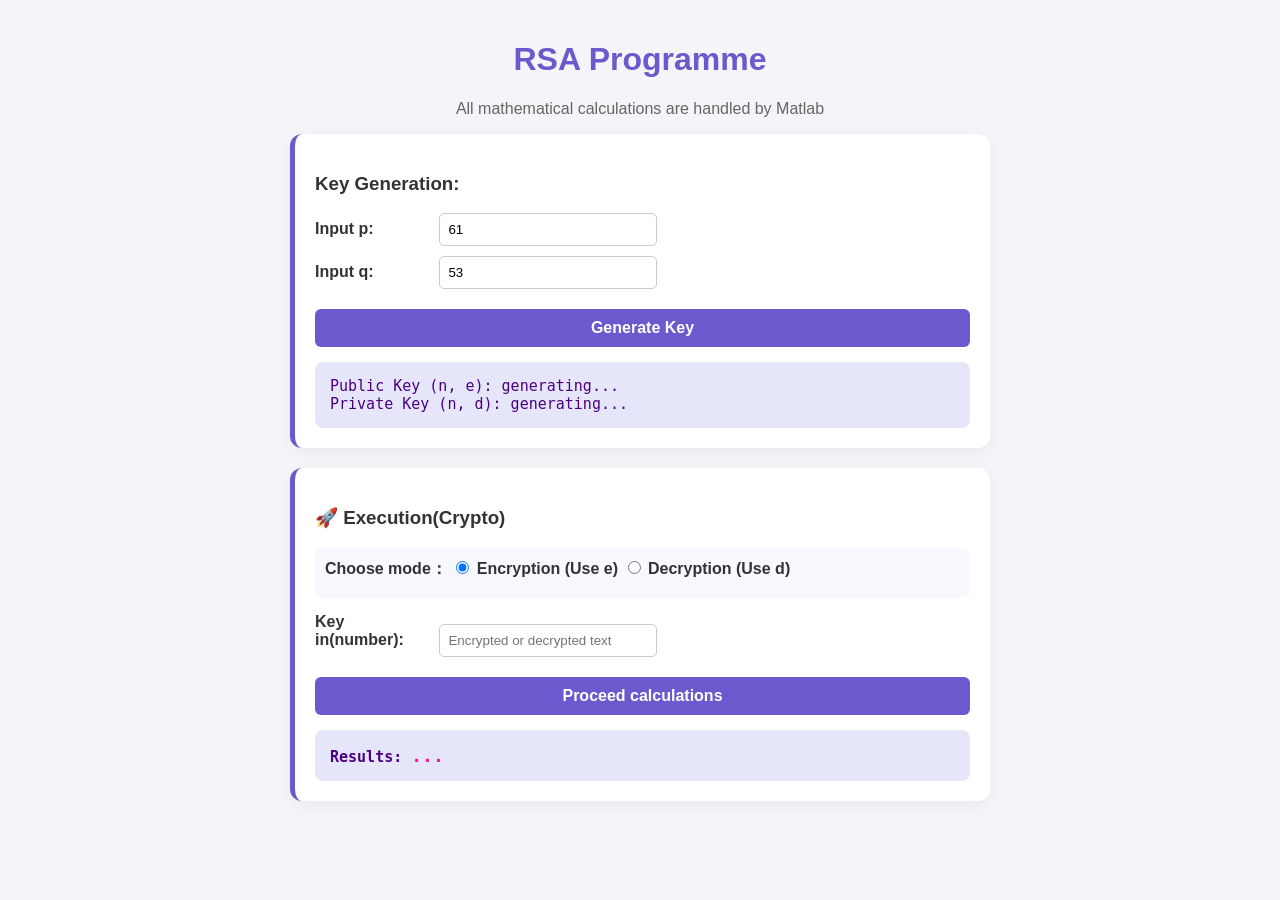
==== index.html @ 31bf1990 "Add files via upload" ====
<!DOCTYPE html>
<html lang="zh-CN">
<head>
    <meta charset="UTF-8">
    <title>RSA Programme</title>
    <style>
        body { font-family: 'Segoe UI', Tahoma, Geneva, Verdana, sans-serif; background-color: #f4f4f9; color: #333; padding: 20px; max-width: 700px; margin: auto; }
        h1 { color: #6a5acd; text-align: center; }
        .card { background: white; padding: 20px; border-radius: 12px; margin-bottom: 20px; box-shadow: 0 4px 15px rgba(0,0,0,0.05); border-left: 5px solid #6a5acd; }
        label { display: inline-block; width: 120px; font-weight: bold; margin-bottom: 10px; }
        input[type="number"] { padding: 8px; border: 1px solid #ccc; border-radius: 5px; width: 200px; margin-bottom: 10px; }
        button { background-color: #6a5acd; color: white; border: none; padding: 10px 20px; border-radius: 6px; cursor: pointer; font-weight: bold; width: 100%; font-size: 16px; margin-top: 10px; transition: 0.3s; }
        button:hover { background-color: #483d8b; }
        .result-box { background: #e6e6fa; padding: 15px; border-radius: 8px; margin-top: 15px; font-family: monospace; font-size: 15px; color: #4b0082; word-break: break-all; }
        .radio-group { margin: 15px 0; padding: 10px; background: #f8f8ff; border-radius: 8px; }
    </style>
</head>
<body>

    <h1>RSA Programme</h1>
    <p style="text-align: center; color: #666;">All mathematical calculations are handled by Matlab</p>

    <div class="card">
        <h3>Key Generation:</h3>
        <label>Input p:</label> <input type="number" id="inputP" value="61"><br>
        <label>Input q:</label> <input type="number" id="inputQ" value="53"><br>
        <button onclick="generateKeys()">Generate Key</button>
        
        <div class="result-box" id="keyResult">
            Public Key (n, e): generating...<br>
            Private Key (n, d): generating...
        </div>
    </div>

    <div class="card">
        <h3>🚀 Execution(Crypto)</h3>
        
        <div class="radio-group">
            <strong>Choose mode：</strong>
            <input type="radio" id="modeEnc" name="opMode" value="encrypt" checked>
            <label for="modeEnc" style="width: auto;">Encryption (Use e)</label>
            
            <input type="radio" id="modeDec" name="opMode" value="decrypt">
            <label for="modeDec" style="width: auto;">Decryption (Use d)</label>
        </div>

        <label>Key in(number):</label> 
        <input type="number" id="inputText" placeholder="Encrypted or decrypted text"><br>
        <button onclick="executeCrypto()">Proceed calculations</button>

        <div class="result-box">
            <strong>Results: </strong> <span id="cryptoResult" style="font-size: 18px; font-weight: bold; color: #ff1493;">...</span>
        </div>
    </div>

    <script>
        // 用来临时存从后端拿到的密钥，省得你个 dummy 还要自己填
        let global_n, global_e, global_d; 
        const serverURL = 'http://127.0.0.1:5000/api/rsa';

        async function generateKeys() {
            const p = document.getElementById('inputP').value;
            const q = document.getElementById('inputQ').value;
            const resBox = document.getElementById('keyResult');
            resBox.innerText = "calling backend";

            try {
                const response = await fetch(serverURL, {
                    method: 'POST',
                    headers: { 'Content-Type': 'application/json' },
                    body: JSON.stringify({ type: 'keygen', p: p, q: q })
                });
                const data = await response.json();

                if (data.status === 'success') {
                    global_n = data.n; global_e = data.e; global_d = data.d;
                    resBox.innerHTML = `Public Key (n, e): <strong>(${global_n}, ${global_e})</strong><br>Private Key (n, d): <strong>(${global_n}, ${global_d})</strong>`;
                } else {
                    resBox.innerText = "Error" + data.message;
                }
            } catch (err) {
                resBox.innerText = "Submission failed. Please run your python file.";
            }
        }

        async function executeCrypto() {
            const textVal = document.getElementById('inputText').value;
            const mode = document.querySelector('input[name="opMode"]:checked').value;
            const resSpan = document.getElementById('cryptoResult');

            if (!global_n) {
                alert("Private key has no generated.");
                return;
            }
            if (!textVal) {
                alert("Please insert numbers");
                return;
            }

            // 加密用 e，解密用 d
            const currentKey = (mode === 'encrypt') ? global_e : global_d;
            resSpan.innerText = "calculating...";

            try {
                const response = await fetch(serverURL, {
                    method: 'POST',
                    headers: { 'Content-Type': 'application/json' },
                    body: JSON.stringify({ type: 'crypto', msg: textVal, key: currentKey, n: global_n })
                });
                const data = await response.json();

                if (data.status === 'success') {
                    resSpan.innerText = data.result + " 😏";
                    // 贴心地把结果填进输入框，方便你连续测试
                    document.getElementById('inputText').value = data.result;
                    
                    // 贴心地自动切换模式
                    if(mode === 'encrypt') {
                        document.getElementById('modeDec').checked = true;
                    } else {
                        document.getElementById('modeEnc').checked = true;
                    }
                } else {
                    resSpan.innerText = "Error" + data.message;
                }
            } catch (err) {
                resSpan.innerText = "Server disconnected.";
            }
        }
    </script>
</body>
</html>
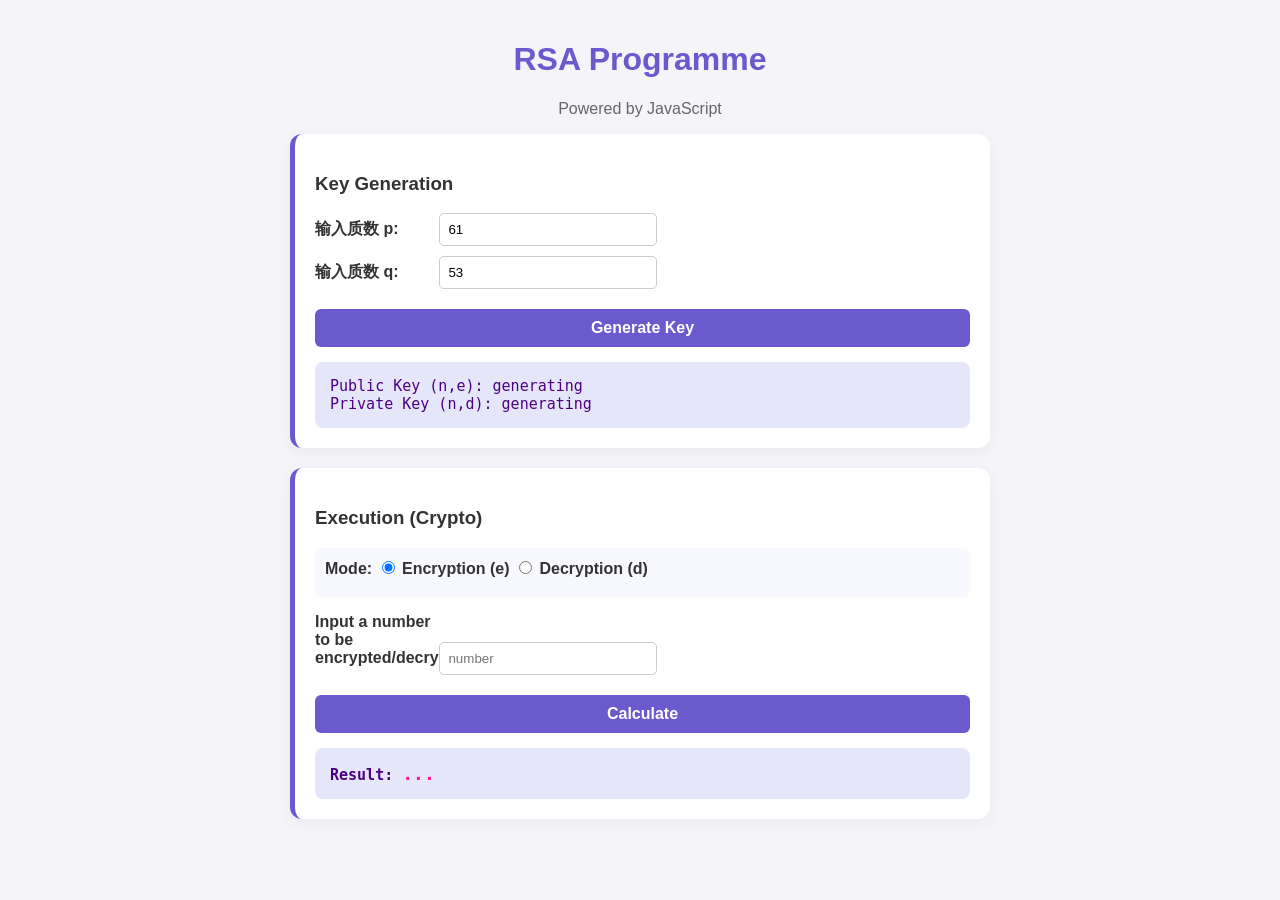
==== commit 3f7d75af: "Add files via upload" ====
--- a/index.html
+++ b/index.html
@@ -1,7 +1,8 @@
 <!DOCTYPE html>
-<html lang="zh-CN">
+<html lang="en">
 <head>
     <meta charset="UTF-8">
+    <meta name="viewport" content="width=device-width, initial-scale=1.0">
     <title>RSA Programme</title>
     <style>
         body { font-family: 'Segoe UI', Tahoma, Geneva, Verdana, sans-serif; background-color: #f4f4f9; color: #333; padding: 20px; max-width: 700px; margin: auto; }
@@ -18,113 +19,143 @@
 <body>
 
     <h1>RSA Programme</h1>
-    <p style="text-align: center; color: #666;">All mathematical calculations are handled by Matlab</p>
+    <p style="text-align: center; color: #666;">Powered by JavaScript</p>
 
     <div class="card">
-        <h3>Key Generation:</h3>
-        <label>Input p:</label> <input type="number" id="inputP" value="61"><br>
-        <label>Input q:</label> <input type="number" id="inputQ" value="53"><br>
+        <h3>Key Generation</h3>
+        <label>输入质数 p:</label> <input type="number" id="inputP" value="61"><br>
+        <label>输入质数 q:</label> <input type="number" id="inputQ" value="53"><br>
         <button onclick="generateKeys()">Generate Key</button>
         
         <div class="result-box" id="keyResult">
-            Public Key (n, e): generating...<br>
-            Private Key (n, d): generating...
+            Public Key (n,e): generating<br>
+            Private Key (n,d): generating
         </div>
     </div>
 
     <div class="card">
-        <h3>🚀 Execution(Crypto)</h3>
+        <h3>Execution (Crypto)</h3>
         
         <div class="radio-group">
-            <strong>Choose mode：</strong>
+            <strong>Mode: </strong>
             <input type="radio" id="modeEnc" name="opMode" value="encrypt" checked>
-            <label for="modeEnc" style="width: auto;">Encryption (Use e)</label>
+            <label for="modeEnc" style="width: auto;">Encryption (e)</label>
             
             <input type="radio" id="modeDec" name="opMode" value="decrypt">
-            <label for="modeDec" style="width: auto;">Decryption (Use d)</label>
+            <label for="modeDec" style="width: auto;">Decryption (d)</label>
         </div>
 
-        <label>Key in(number):</label> 
-        <input type="number" id="inputText" placeholder="Encrypted or decrypted text"><br>
-        <button onclick="executeCrypto()">Proceed calculations</button>
+        <label>Input a number to be encrypted/decrypted: </label> 
+        <input type="number" id="inputText" placeholder="number"><br>
+        <button onclick="executeCrypto()">Calculate</button>
 
         <div class="result-box">
-            <strong>Results: </strong> <span id="cryptoResult" style="font-size: 18px; font-weight: bold; color: #ff1493;">...</span>
+            <strong>Result: </strong> <span id="cryptoResult" style="font-size: 18px; font-weight: bold; color: #ff1493;">...</span>
         </div>
     </div>
 
     <script>
-        // 用来临时存从后端拿到的密钥，省得你个 dummy 还要自己填
-        let global_n, global_e, global_d; 
-        const serverURL = 'http://127.0.0.1:5000/api/rsa';
+        let global_n, global_e, global_d;
 
-        async function generateKeys() {
-            const p = document.getElementById('inputP').value;
-            const q = document.getElementById('inputQ').value;
-            const resBox = document.getElementById('keyResult');
-            resBox.innerText = "calling backend";
+        function gcd(a, b) {
+            while (b !== 0n) {
+                let temp = b;
+                b = a % b;
+                a = temp;
+            }
+            return a;
+        }
 
+        function modInverse(e, phi) {
+            let m0 = phi, y = 0n, x = 1n;
+            if (phi === 1n) return 0n;
+            while (e > 1n) {
+                let q = e / phi;
+                let t = phi;
+                phi = e % phi, e = t;
+                t = y;
+                y = x - q * y;
+                x = t;
+            }
+            if (x < 0n) x += m0;
+            return x;
+        }
+
+        function modPow(base, exp, mod) {
+            if (mod === 1n) return 0n;
+            let result = 1n;
+            base = base % mod;
+            while (exp > 0n) {
+                if (exp % 2n === 1n) result = (result * base) % mod;
+                exp = exp / 2n;
+                base = (base * base) % mod;
+            }
+            return result;
+        }
+
+        function generateKeys() {
             try {
-                const response = await fetch(serverURL, {
-                    method: 'POST',
-                    headers: { 'Content-Type': 'application/json' },
-                    body: JSON.stringify({ type: 'keygen', p: p, q: q })
-                });
-                const data = await response.json();
+                let p = BigInt(document.getElementById('inputP').value);
+                let q = BigInt(document.getElementById('inputQ').value);
+                
+                if (p <= 1n || q <= 1n) {
+                    alert("Prime must greater than 1.");
+                    return;
+                }
 
-                if (data.status === 'success') {
-                    global_n = data.n; global_e = data.e; global_d = data.d;
-                    resBox.innerHTML = `Public Key (n, e): <strong>(${global_n}, ${global_e})</strong><br>Private Key (n, d): <strong>(${global_n}, ${global_d})</strong>`;
-                } else {
-                    resBox.innerText = "Error" + data.message;
+                global_n = p * q;
+                let phi = (p - 1n) * (q - 1n);
+
+                global_e = 3n;
+                while (global_e < phi) {
+                    if (gcd(global_e, phi) === 1n) break;
+                    global_e++;
                 }
+
+                global_d = modInverse(global_e, phi);
+
+                const resBox = document.getElementById('keyResult');
+                resBox.innerHTML = `Public Key (n,e): <strong>(${global_n}, ${global_e})</strong><br>Private Key (n,d): <strong>(${global_n}, ${global_d})</strong>`;
             } catch (err) {
-                resBox.innerText = "Submission failed. Please run your python file.";
+                alert("Please input number only.");
             }
         }
 
-        async function executeCrypto() {
-            const textVal = document.getElementById('inputText').value;
+        function executeCrypto() {
+            if (!global_n) {
+                alert("Private key not found");
+                return;
+            }
+            
+            let textVal = document.getElementById('inputText').value;
+            if (!textVal) {
+                alert("Please input number.");
+                return;
+            }
+
+            let msg = BigInt(textVal);
             const mode = document.querySelector('input[name="opMode"]:checked').value;
             const resSpan = document.getElementById('cryptoResult');
 
-            if (!global_n) {
-                alert("Private key has no generated.");
-                return;
-            }
-            if (!textVal) {
-                alert("Please insert numbers");
-                return;
-            }
-
-            // 加密用 e，解密用 d
-            const currentKey = (mode === 'encrypt') ? global_e : global_d;
-            resSpan.innerText = "calculating...";
-
             try {
-                const response = await fetch(serverURL, {
-                    method: 'POST',
-                    headers: { 'Content-Type': 'application/json' },
-                    body: JSON.stringify({ type: 'crypto', msg: textVal, key: currentKey, n: global_n })
-                });
-                const data = await response.json();
-
-                if (data.status === 'success') {
-                    resSpan.innerText = data.result + " 😏";
-                    // 贴心地把结果填进输入框，方便你连续测试
-                    document.getElementById('inputText').value = data.result;
-                    
-                    // 贴心地自动切换模式
-                    if(mode === 'encrypt') {
-                        document.getElementById('modeDec').checked = true;
-                    } else {
-                        document.getElementById('modeEnc').checked = true;
+                let result;
+                if (mode === 'encrypt') {
+                    if (msg >= global_n) {
+                        alert(`The number inputed must less than n(${global_n}).`);
+                        return;
                     }
+                    result = modPow(msg, global_e, global_n);
+                    resSpan.innerText = result.toString() + "Encrypted";
+                    document.getElementById('modeDec').checked = true; 
                 } else {
-                    resSpan.innerText = "Error" + data.message;
+                    result = modPow(msg, global_d, global_n);
+                    resSpan.innerText = result.toString() + "Decrypted";
+                    document.getElementById('modeEnc').checked = true;
                 }
+                
+                document.getElementById('inputText').value = result.toString();
             } catch (err) {
-                resSpan.innerText = "Server disconnected.";
+                resSpan.innerText = "Error";
             }
         }
     </script>
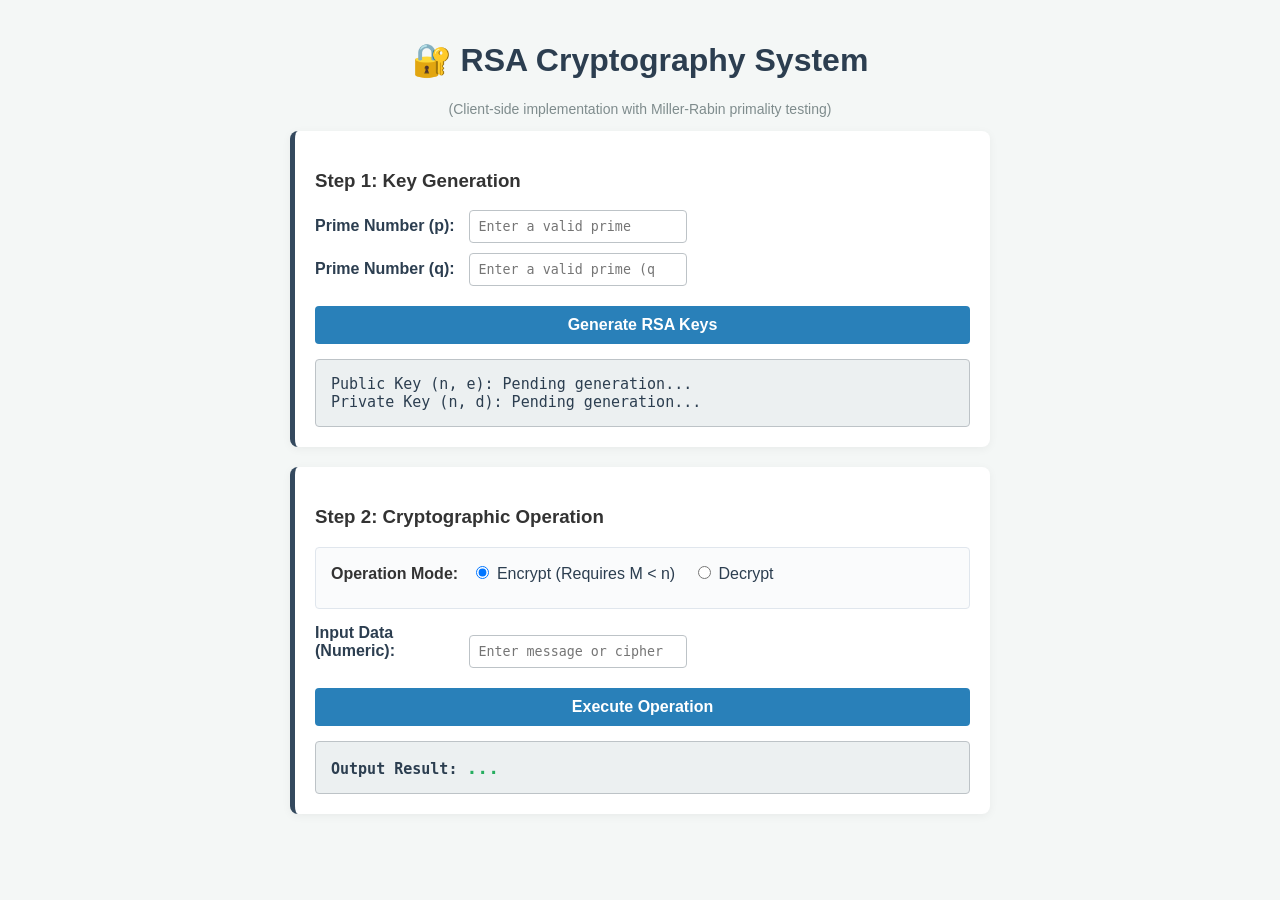
==== commit 5c871e10: "Update index.html" ====
--- a/index.html
+++ b/index.html
@@ -3,54 +3,63 @@
 <head>
     <meta charset="UTF-8">
     <meta name="viewport" content="width=device-width, initial-scale=1.0">
-    <title>RSA Programme</title>
+    <title>RSA Cryptography System - Strict Validation</title>
     <style>
-        body { font-family: 'Segoe UI', Tahoma, Geneva, Verdana, sans-serif; background-color: #f4f4f9; color: #333; padding: 20px; max-width: 700px; margin: auto; }
-        h1 { color: #6a5acd; text-align: center; }
-        .card { background: white; padding: 20px; border-radius: 12px; margin-bottom: 20px; box-shadow: 0 4px 15px rgba(0,0,0,0.05); border-left: 5px solid #6a5acd; }
-        label { display: inline-block; width: 120px; font-weight: bold; margin-bottom: 10px; }
-        input[type="number"] { padding: 8px; border: 1px solid #ccc; border-radius: 5px; width: 200px; margin-bottom: 10px; }
-        button { background-color: #6a5acd; color: white; border: none; padding: 10px 20px; border-radius: 6px; cursor: pointer; font-weight: bold; width: 100%; font-size: 16px; margin-top: 10px; transition: 0.3s; }
-        button:hover { background-color: #483d8b; }
-        .result-box { background: #e6e6fa; padding: 15px; border-radius: 8px; margin-top: 15px; font-family: monospace; font-size: 15px; color: #4b0082; word-break: break-all; }
-        .radio-group { margin: 15px 0; padding: 10px; background: #f8f8ff; border-radius: 8px; }
+        body { font-family: 'Segoe UI', Tahoma, Geneva, Verdana, sans-serif; background-color: #f4f7f6; color: #333; padding: 20px; max-width: 700px; margin: auto; }
+        h1 { color: #2c3e50; text-align: center; }
+        .card { background: #ffffff; padding: 20px; border-radius: 8px; margin-bottom: 20px; box-shadow: 0 2px 10px rgba(0,0,0,0.05); border-left: 5px solid #34495e; }
+        label { display: inline-block; width: 150px; font-weight: bold; margin-bottom: 10px; color: #2c3e50; }
+        input[type="number"] { padding: 8px; border: 1px solid #bdc3c7; border-radius: 4px; width: 200px; margin-bottom: 10px; font-family: monospace; }
+        button { background-color: #2980b9; color: white; border: none; padding: 10px 20px; border-radius: 4px; cursor: pointer; font-weight: bold; width: 100%; font-size: 16px; margin-top: 10px; transition: background-color 0.3s; }
+        button:hover { background-color: #2471a3; }
+        .result-box { background: #ecf0f1; padding: 15px; border-radius: 4px; margin-top: 15px; font-family: monospace; font-size: 15px; color: #2c3e50; word-break: break-all; border: 1px solid #bdc3c7; }
+        .error-msg { color: #c0392b; font-weight: bold; margin-top: 10px; display: none; font-size: 14px; }
+        .radio-group { margin: 15px 0; padding: 15px; background: #fafbfc; border-radius: 4px; border: 1px solid #e0e6ed; }
+        .highlight-result { font-size: 18px; font-weight: bold; color: #27ae60; }
     </style>
 </head>
 <body>
 
-    <h1>RSA Programme</h1>
-    <p style="text-align: center; color: #666;">Powered by JavaScript</p>
+    <h1>🔐 RSA Cryptography System</h1>
+    <p style="text-align: center; color: #7f8c8d; font-size: 14px;">(Client-side implementation with Miller-Rabin primality testing)</p>
 
     <div class="card">
-        <h3>Key Generation</h3>
-        <label>输入质数 p:</label> <input type="number" id="inputP" value="61"><br>
-        <label>输入质数 q:</label> <input type="number" id="inputQ" value="53"><br>
-        <button onclick="generateKeys()">Generate Key</button>
+        <h3>Step 1: Key Generation</h3>
+        <label for="inputP">Prime Number (p):</label> 
+        <input type="number" id="inputP" placeholder="Enter a valid prime"><br>
+        
+        <label for="inputQ">Prime Number (q):</label> 
+        <input type="number" id="inputQ" placeholder="Enter a valid prime (q ≠ p)"><br>
+        
+        <button onclick="generateKeys()">Generate RSA Keys</button>
+        <div id="keyError" class="error-msg"></div>
         
         <div class="result-box" id="keyResult">
-            Public Key (n,e): generating<br>
-            Private Key (n,d): generating
+            Public Key (n, e): Pending generation...<br>
+            Private Key (n, d): Pending generation...
         </div>
     </div>
 
     <div class="card">
-        <h3>Execution (Crypto)</h3>
+        <h3>Step 2: Cryptographic Operation</h3>
         
         <div class="radio-group">
-            <strong>Mode: </strong>
+            <strong>Operation Mode:</strong>&nbsp;&nbsp;
             <input type="radio" id="modeEnc" name="opMode" value="encrypt" checked>
-            <label for="modeEnc" style="width: auto;">Encryption (e)</label>
-            
+            <label for="modeEnc" style="width: auto; font-weight: normal;">Encrypt (Requires M < n)</label>
+            &nbsp;&nbsp;
             <input type="radio" id="modeDec" name="opMode" value="decrypt">
-            <label for="modeDec" style="width: auto;">Decryption (d)</label>
+            <label for="modeDec" style="width: auto; font-weight: normal;">Decrypt</label>
         </div>
 
-        <label>Input a number to be encrypted/decrypted: </label> 
-        <input type="number" id="inputText" placeholder="number"><br>
-        <button onclick="executeCrypto()">Calculate</button>
+        <label for="inputText">Input Data (Numeric):</label> 
+        <input type="number" id="inputText" placeholder="Enter message or cipher"><br>
+        
+        <button onclick="executeCrypto()">Execute Operation</button>
+        <div id="cryptoError" class="error-msg"></div>
 
         <div class="result-box">
-            <strong>Result: </strong> <span id="cryptoResult" style="font-size: 18px; font-weight: bold; color: #ff1493;">...</span>
+            <strong>Output Result:</strong> <span id="cryptoResult" class="highlight-result">...</span>
         </div>
     </div>
 
@@ -58,10 +67,10 @@
         let global_n, global_e, global_d;
 
         function gcd(a, b) {
-            while (b !== 0n) {
-                let temp = b;
-                b = a % b;
-                a = temp;
+            while (b !== 0n) { 
+                let temp = b; 
+                b = a % b; 
+                a = temp; 
             }
             return a;
         }
@@ -72,9 +81,10 @@
             while (e > 1n) {
                 let q = e / phi;
                 let t = phi;
-                phi = e % phi, e = t;
-                t = y;
-                y = x - q * y;
+                phi = e % phi;
+                e = t;
+                t = y; 
+                y = x - q * y; 
                 x = t;
             }
             if (x < 0n) x += m0;
@@ -93,14 +103,69 @@
             return result;
         }
 
+        function isProbablePrime(n, k = 5) {
+            if (n <= 1n) return false;
+            if (n <= 3n) return true;
+            if (n % 2n === 0n) return false;
+
+            let d = n - 1n;
+            let r = 0n;
+            while (d % 2n === 0n) {
+                d /= 2n;
+                r++;
+            }
+
+            for (let i = 0; i < k; i++) {
+                let a = BigInt(Math.floor(Math.random() * (Number(n > 100000n ? 100000n : n) - 3))) + 2n;
+                let x = modPow(a, d, n);
+                
+                if (x === 1n || x === n - 1n) continue;
+
+                let composite = true;
+                for (let j = 0n; j < r - 1n; j++) {
+                    x = modPow(x, 2n, n);
+                    if (x === n - 1n) {
+                        composite = false;
+                        break;
+                    }
+                }
+                if (composite) return false;
+            }
+            return true;
+        }
+
+        function showError(elementId, msg) {
+            const el = document.getElementById(elementId);
+            el.innerText = msg;
+            el.style.display = 'block';
+        }
+
+        function clearError(elementId) {
+            document.getElementById(elementId).style.display = 'none';
+        }
+
         function generateKeys() {
+            clearError('keyError');
             try {
-                let p = BigInt(document.getElementById('inputP').value);
-                let q = BigInt(document.getElementById('inputQ').value);
-                
-                if (p <= 1n || q <= 1n) {
-                    alert("Prime must greater than 1.");
-                    return;
+                let p_input = document.getElementById('inputP').value;
+                let q_input = document.getElementById('inputQ').value;
+
+                if (!p_input || !q_input) {
+                    throw new Error("Input fields for p and q cannot be empty.");
+                }
+
+                let p = BigInt(p_input);
+                let q = BigInt(q_input);
+                
+                if (p === q) {
+                    throw new Error("Prime numbers p and q must be distinct to correctly compute Euler's totient function.");
+                }
+                
+                if (!isProbablePrime(p)) {
+                    throw new Error(`The provided value for p (${p}) failed the primality test.`);
+                }
+                if (!isProbablePrime(q)) {
+                    throw new Error(`The provided value for q (${q}) failed the primality test.`);
                 }
 
                 global_n = p * q;
@@ -115,21 +180,26 @@
                 global_d = modInverse(global_e, phi);
 
                 const resBox = document.getElementById('keyResult');
-                resBox.innerHTML = `Public Key (n,e): <strong>(${global_n}, ${global_e})</strong><br>Private Key (n,d): <strong>(${global_n}, ${global_d})</strong>`;
+                resBox.innerHTML = `Public Key (n, e): <strong>(${global_n}, ${global_e})</strong><br>Private Key (n, d): <strong>(${global_n}, ${global_d})</strong>`;
+                
+                clearError('cryptoError');
             } catch (err) {
-                alert("Please input number only.");
+                showError('keyError', "Error: " + err.message);
+                global_n = null; 
+                document.getElementById('keyResult').innerHTML = "Public Key (n, e): Generation failed.<br>Private Key (n, d): Generation failed.";
             }
         }
 
         function executeCrypto() {
+            clearError('cryptoError');
             if (!global_n) {
-                alert("Private key not found");
+                showError('cryptoError', "System Error: RSA keys must be generated prior to execution.");
                 return;
             }
             
             let textVal = document.getElementById('inputText').value;
             if (!textVal) {
-                alert("Please input number.");
+                showError('cryptoError', "Input Error: Data field cannot be empty.");
                 return;
             }
 
@@ -141,23 +211,27 @@
                 let result;
                 if (mode === 'encrypt') {
                     if (msg >= global_n) {
-                        alert(`The number inputed must less than n(${global_n}).`);
-                        return;
+                        throw new Error(`Mathematical Constraint: The message M (${msg}) must be strictly less than the modulus n (${global_n}) to prevent data loss.`);
                     }
+                    if (msg < 0n) {
+                        throw new Error("Input value cannot be negative.");
+                    }
+
                     result = modPow(msg, global_e, global_n);
-                    resSpan.innerText = result.toString() + "Encrypted";
+                    resSpan.innerText = result.toString() + " (Encrypted Ciphertext)";
                     document.getElementById('modeDec').checked = true; 
                 } else {
                     result = modPow(msg, global_d, global_n);
-                    resSpan.innerText = result.toString() + "Decrypted";
-                    document.getElementById('modeEnc').checked = true;
+                    resSpan.innerText = result.toString() + " (Decrypted Plaintext)";
+                    document.getElementById('modeEnc').checked = true; 
                 }
                 
                 document.getElementById('inputText').value = result.toString();
             } catch (err) {
-                resSpan.innerText = "Error";
+                showError('cryptoError', "Execution Terminated: " + err.message);
+                resSpan.innerText = "...";
             }
         }
     </script>
 </body>
-</html>+</html>
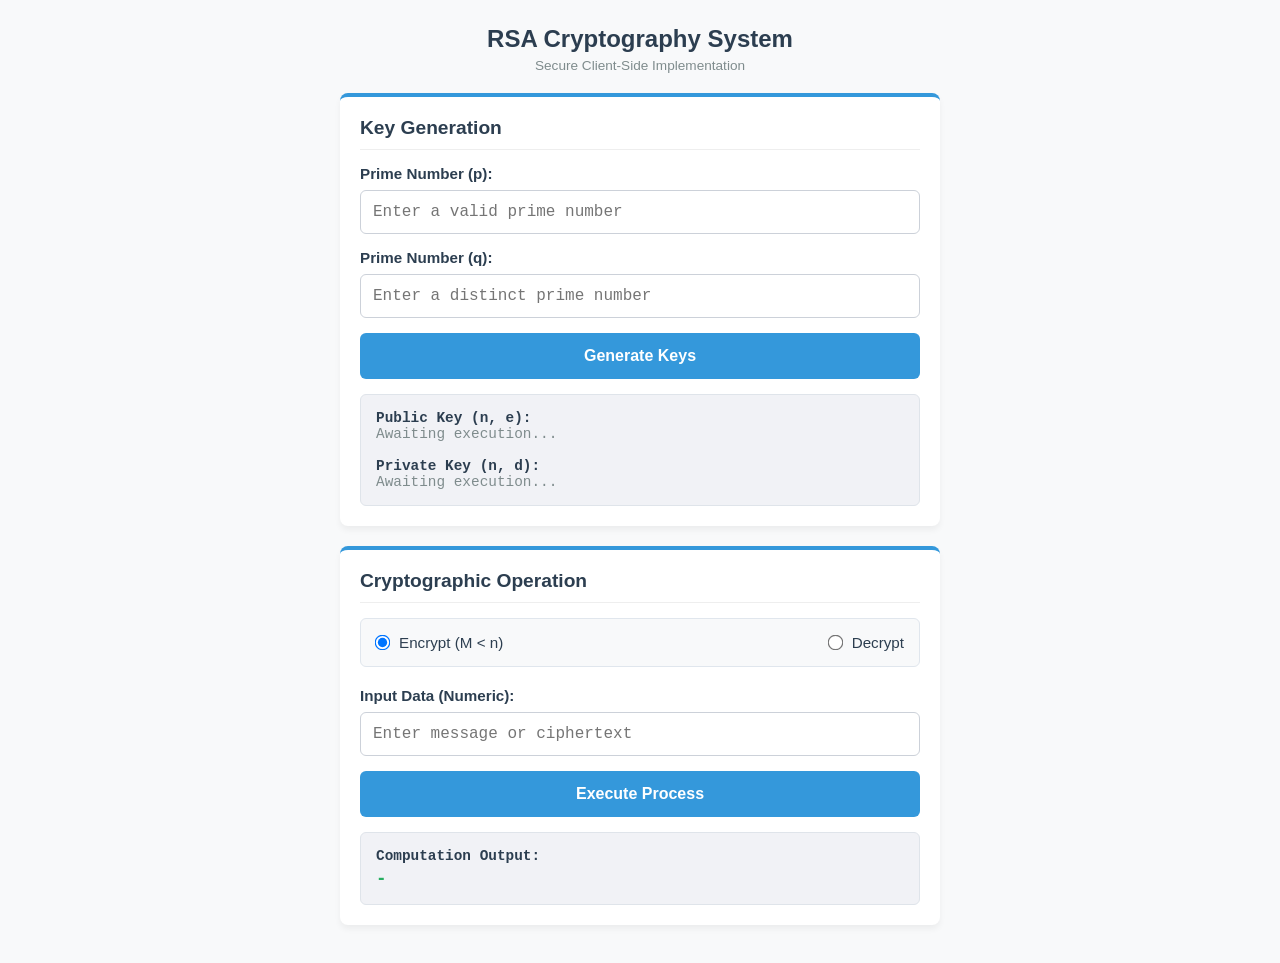
==== commit c2690cd9: "Update index.html" ====
--- a/index.html
+++ b/index.html
@@ -2,70 +2,238 @@
 <html lang="en">
 <head>
     <meta charset="UTF-8">
-    <meta name="viewport" content="width=device-width, initial-scale=1.0">
-    <title>RSA Cryptography System - Strict Validation</title>
+    <meta name="viewport" content="width=device-width, initial-scale=1.0, maximum-scale=1.0, user-scalable=no">
+    <title>RSA Cryptography System</title>
     <style>
-        body { font-family: 'Segoe UI', Tahoma, Geneva, Verdana, sans-serif; background-color: #f4f7f6; color: #333; padding: 20px; max-width: 700px; margin: auto; }
-        h1 { color: #2c3e50; text-align: center; }
-        .card { background: #ffffff; padding: 20px; border-radius: 8px; margin-bottom: 20px; box-shadow: 0 2px 10px rgba(0,0,0,0.05); border-left: 5px solid #34495e; }
-        label { display: inline-block; width: 150px; font-weight: bold; margin-bottom: 10px; color: #2c3e50; }
-        input[type="number"] { padding: 8px; border: 1px solid #bdc3c7; border-radius: 4px; width: 200px; margin-bottom: 10px; font-family: monospace; }
-        button { background-color: #2980b9; color: white; border: none; padding: 10px 20px; border-radius: 4px; cursor: pointer; font-weight: bold; width: 100%; font-size: 16px; margin-top: 10px; transition: background-color 0.3s; }
-        button:hover { background-color: #2471a3; }
-        .result-box { background: #ecf0f1; padding: 15px; border-radius: 4px; margin-top: 15px; font-family: monospace; font-size: 15px; color: #2c3e50; word-break: break-all; border: 1px solid #bdc3c7; }
-        .error-msg { color: #c0392b; font-weight: bold; margin-top: 10px; display: none; font-size: 14px; }
-        .radio-group { margin: 15px 0; padding: 15px; background: #fafbfc; border-radius: 4px; border: 1px solid #e0e6ed; }
-        .highlight-result { font-size: 18px; font-weight: bold; color: #27ae60; }
+        :root {
+            --primary-color: #2c3e50;
+            --accent-color: #3498db;
+            --bg-color: #f8f9fa;
+            --card-bg: #ffffff;
+            --text-color: #333333;
+            --border-radius: 8px;
+        }
+
+        * {
+            box-sizing: border-box;
+            margin: 0;
+            padding: 0;
+        }
+
+        body { 
+            font-family: -apple-system, BlinkMacSystemFont, "Segoe UI", Roboto, Helvetica, Arial, sans-serif;
+            background-color: var(--bg-color); 
+            color: var(--text-color); 
+            padding: 15px; 
+            display: flex;
+            justify-content: center;
+        }
+
+        .container {
+            width: 100%;
+            max-width: 600px;
+        }
+
+        h1 { 
+            color: var(--primary-color); 
+            text-align: center; 
+            font-size: 1.5rem;
+            margin-bottom: 5px;
+            margin-top: 10px;
+        }
+
+        .subtitle {
+            text-align: center; 
+            color: #7f8c8d; 
+            font-size: 0.85rem;
+            margin-bottom: 20px;
+        }
+
+        .card { 
+            background: var(--card-bg); 
+            padding: 20px; 
+            border-radius: var(--border-radius); 
+            margin-bottom: 20px; 
+            box-shadow: 0 4px 6px rgba(0,0,0,0.05); 
+            border-top: 4px solid var(--accent-color); 
+        }
+
+        h3 {
+            margin-bottom: 15px;
+            color: var(--primary-color);
+            font-size: 1.2rem;
+            border-bottom: 1px solid #eee;
+            padding-bottom: 10px;
+        }
+
+        label { 
+            display: block; 
+            font-weight: 600; 
+            margin-bottom: 8px; 
+            color: var(--primary-color); 
+            font-size: 0.95rem;
+        }
+
+        input[type="number"] { 
+            width: 100%;
+            padding: 12px; 
+            border: 1px solid #ccd1d9; 
+            border-radius: 6px; 
+            margin-bottom: 15px; 
+            font-family: monospace; 
+            font-size: 16px; /* Prevents auto-zoom on iOS */
+            transition: border-color 0.3s;
+        }
+
+        input[type="number"]:focus {
+            outline: none;
+            border-color: var(--accent-color);
+        }
+
+        button { 
+            background-color: var(--accent-color); 
+            color: white; 
+            border: none; 
+            padding: 14px; 
+            border-radius: 6px; 
+            cursor: pointer; 
+            font-weight: bold; 
+            width: 100%; 
+            font-size: 1rem; 
+            transition: background-color 0.2s, transform 0.1s; 
+        }
+
+        button:hover { 
+            background-color: #2980b9; 
+        }
+        
+        button:active {
+            transform: scale(0.98);
+        }
+
+        .result-box { 
+            background: #f1f2f6; 
+            padding: 15px; 
+            border-radius: 6px; 
+            margin-top: 15px; 
+            font-family: monospace; 
+            font-size: 0.9rem; 
+            color: var(--primary-color); 
+            word-break: break-all; 
+            border: 1px solid #dfe4ea; 
+        }
+
+        .error-msg { 
+            color: #e74c3c; 
+            font-weight: bold; 
+            margin-top: 10px; 
+            display: none; 
+            font-size: 0.9rem; 
+            background: #fadbd8;
+            padding: 10px;
+            border-radius: 6px;
+        }
+
+        .radio-group { 
+            display: flex;
+            flex-direction: column;
+            gap: 12px;
+            margin-bottom: 20px; 
+            padding: 15px; 
+            background: #f8f9fa; 
+            border-radius: 6px; 
+            border: 1px solid #e0e6ed; 
+        }
+
+        .radio-option {
+            display: flex;
+            align-items: center;
+        }
+
+        .radio-option input[type="radio"] {
+            margin-right: 10px;
+            transform: scale(1.2);
+        }
+
+        .radio-option label {
+            margin-bottom: 0;
+            font-weight: normal;
+        }
+
+        .highlight-result { 
+            font-size: 1.1rem; 
+            font-weight: bold; 
+            color: #27ae60; 
+            display: block;
+            margin-top: 5px;
+        }
+
+        @media (min-width: 480px) {
+            .radio-group {
+                flex-direction: row;
+                justify-content: space-between;
+            }
+        }
     </style>
 </head>
 <body>
 
-    <h1>🔐 RSA Cryptography System</h1>
-    <p style="text-align: center; color: #7f8c8d; font-size: 14px;">(Client-side implementation with Miller-Rabin primality testing)</p>
-
-    <div class="card">
-        <h3>Step 1: Key Generation</h3>
-        <label for="inputP">Prime Number (p):</label> 
-        <input type="number" id="inputP" placeholder="Enter a valid prime"><br>
-        
-        <label for="inputQ">Prime Number (q):</label> 
-        <input type="number" id="inputQ" placeholder="Enter a valid prime (q ≠ p)"><br>
-        
-        <button onclick="generateKeys()">Generate RSA Keys</button>
-        <div id="keyError" class="error-msg"></div>
-        
-        <div class="result-box" id="keyResult">
-            Public Key (n, e): Pending generation...<br>
-            Private Key (n, d): Pending generation...
+    <div class="container">
+        <h1>RSA Cryptography System</h1>
+        <p class="subtitle">Secure Client-Side Implementation</p>
+
+        <div class="card">
+            <h3>Key Generation</h3>
+            <label for="inputP">Prime Number (p):</label> 
+            <input type="number" id="inputP" placeholder="Enter a valid prime number">
+            
+            <label for="inputQ">Prime Number (q):</label> 
+            <input type="number" id="inputQ" placeholder="Enter a distinct prime number">
+            
+            <button onclick="generateKeys()">Generate Keys</button>
+            <div id="keyError" class="error-msg"></div>
+            
+            <div class="result-box" id="keyResult">
+                <strong>Public Key (n, e):</strong><br><span style="color:#7f8c8d;">Awaiting execution...</span><br><br>
+                <strong>Private Key (n, d):</strong><br><span style="color:#7f8c8d;">Awaiting execution...</span>
+            </div>
+        </div>
+
+        <div class="card">
+            <h3>Cryptographic Operation</h3>
+            
+            <div class="radio-group">
+                <div class="radio-option">
+                    <input type="radio" id="modeEnc" name="opMode" value="encrypt" checked>
+                    <label for="modeEnc">Encrypt (M < n)</label>
+                </div>
+                <div class="radio-option">
+                    <input type="radio" id="modeDec" name="opMode" value="decrypt">
+                    <label for="modeDec">Decrypt</label>
+                </div>
+            </div>
+
+            <label for="inputText">Input Data (Numeric):</label> 
+            <input type="number" id="inputText" placeholder="Enter message or ciphertext">
+            
+            <button onclick="executeCrypto()">Execute Process</button>
+            <div id="cryptoError" class="error-msg"></div>
+
+            <div class="result-box">
+                <strong>Computation Output:</strong> 
+                <span id="cryptoResult" class="highlight-result">-</span>
+            </div>
         </div>
     </div>
 
-    <div class="card">
-        <h3>Step 2: Cryptographic Operation</h3>
-        
-        <div class="radio-group">
-            <strong>Operation Mode:</strong>&nbsp;&nbsp;
-            <input type="radio" id="modeEnc" name="opMode" value="encrypt" checked>
-            <label for="modeEnc" style="width: auto; font-weight: normal;">Encrypt (Requires M < n)</label>
-            &nbsp;&nbsp;
-            <input type="radio" id="modeDec" name="opMode" value="decrypt">
-            <label for="modeDec" style="width: auto; font-weight: normal;">Decrypt</label>
-        </div>
-
-        <label for="inputText">Input Data (Numeric):</label> 
-        <input type="number" id="inputText" placeholder="Enter message or cipher"><br>
-        
-        <button onclick="executeCrypto()">Execute Operation</button>
-        <div id="cryptoError" class="error-msg"></div>
-
-        <div class="result-box">
-            <strong>Output Result:</strong> <span id="cryptoResult" class="highlight-result">...</span>
-        </div>
-    </div>
-
     <script>
-        let global_n, global_e, global_d;
-
+        let global_n = null;
+        let global_e = null;
+        let global_d = null;
+
+        /**
+         * Mathematical Utility Functions
+         */
         function gcd(a, b) {
             while (b !== 0n) { 
                 let temp = b; 
@@ -103,6 +271,25 @@
             return result;
         }
 
+        /**
+         * Generates a random BigInt within a specified range to ensure cryptographic entropy.
+         * Bypasses standard Math.random() floating-point limitations for large integers.
+         */
+        function getRandomBigInt(min, max) {
+            const range = max - min;
+            if (range <= 0n) return min;
+            
+            const rangeStr = range.toString();
+            let randomStr = '';
+            for (let i = 0; i < rangeStr.length; i++) {
+                randomStr += Math.floor(Math.random() * 10).toString();
+            }
+            return (BigInt(randomStr) % range) + min;
+        }
+
+        /**
+         * Miller-Rabin Primality Test
+         */
         function isProbablePrime(n, k = 5) {
             if (n <= 1n) return false;
             if (n <= 3n) return true;
@@ -134,76 +321,92 @@
             return true;
         }
 
-        function showError(elementId, msg) {
+        function displayError(elementId, message) {
             const el = document.getElementById(elementId);
-            el.innerText = msg;
+            el.innerText = message;
             el.style.display = 'block';
         }
 
-        function clearError(elementId) {
+        function hideError(elementId) {
             document.getElementById(elementId).style.display = 'none';
         }
 
+        /**
+         * Core Operations
+         */
         function generateKeys() {
-            clearError('keyError');
+            hideError('keyError');
             try {
-                let p_input = document.getElementById('inputP').value;
-                let q_input = document.getElementById('inputQ').value;
-
-                if (!p_input || !q_input) {
-                    throw new Error("Input fields for p and q cannot be empty.");
-                }
-
-                let p = BigInt(p_input);
-                let q = BigInt(q_input);
+                const pInput = document.getElementById('inputP').value;
+                const qInput = document.getElementById('inputQ').value;
+
+                if (!pInput || !qInput) {
+                    throw new Error("Both prime parameters (p and q) are required.");
+                }
+
+                const p = BigInt(pInput);
+                const q = BigInt(qInput);
                 
                 if (p === q) {
-                    throw new Error("Prime numbers p and q must be distinct to correctly compute Euler's totient function.");
+                    throw new Error("Parameters p and q must be distinct primes.");
                 }
                 
                 if (!isProbablePrime(p)) {
-                    throw new Error(`The provided value for p (${p}) failed the primality test.`);
+                    throw new Error(`Validation failed: The value ${p} is not a valid prime.`);
                 }
                 if (!isProbablePrime(q)) {
-                    throw new Error(`The provided value for q (${q}) failed the primality test.`);
+                    throw new Error(`Validation failed: The value ${q} is not a valid prime.`);
                 }
 
                 global_n = p * q;
-                let phi = (p - 1n) * (q - 1n);
-
-                global_e = 3n;
-                while (global_e < phi) {
-                    if (gcd(global_e, phi) === 1n) break;
-                    global_e++;
+                const phi = (p - 1n) * (q - 1n);
+
+                // Ensure random exponent generation instead of sequential starting from 3
+                const minE = 3n;
+                const maxE = phi - 1n;
+                
+                global_e = getRandomBigInt(minE, maxE);
+                
+                // Ensure global_e is odd to increase the chance of being coprime with phi
+                if (global_e % 2n === 0n) {
+                    global_e += 1n;
+                }
+
+                while (gcd(global_e, phi) !== 1n) {
+                    global_e += 2n;
+                    if (global_e >= maxE) {
+                        global_e = 3n; // Fallback loop constraint
+                    }
                 }
 
                 global_d = modInverse(global_e, phi);
 
                 const resBox = document.getElementById('keyResult');
-                resBox.innerHTML = `Public Key (n, e): <strong>(${global_n}, ${global_e})</strong><br>Private Key (n, d): <strong>(${global_n}, ${global_d})</strong>`;
-                
-                clearError('cryptoError');
+                resBox.innerHTML = `<strong>Public Key (n, e):</strong><br>(${global_n}, ${global_e})<br><br><strong>Private Key (n, d):</strong><br>(${global_n}, ${global_d})`;
+                
+                hideError('cryptoError');
             } catch (err) {
-                showError('keyError', "Error: " + err.message);
+                displayError('keyError', "Initialization Error: " + err.message);
                 global_n = null; 
-                document.getElementById('keyResult').innerHTML = "Public Key (n, e): Generation failed.<br>Private Key (n, d): Generation failed.";
+                document.getElementById('keyResult').innerHTML = "<strong>Public Key (n, e):</strong><br><span style='color:#e74c3c;'>Generation Failed</span><br><br><strong>Private Key (n, d):</strong><br><span style='color:#e74c3c;'>Generation Failed</span>";
             }
         }
 
         function executeCrypto() {
-            clearError('cryptoError');
+            hideError('cryptoError');
+            
             if (!global_n) {
-                showError('cryptoError', "System Error: RSA keys must be generated prior to execution.");
+                displayError('cryptoError', "System Fault: Cryptographic keys must be generated prior to operation.");
                 return;
             }
             
-            let textVal = document.getElementById('inputText').value;
+            const textVal = document.getElementById('inputText').value;
             if (!textVal) {
-                showError('cryptoError', "Input Error: Data field cannot be empty.");
+                displayError('cryptoError', "Input Fault: Target data field is empty.");
                 return;
             }
 
-            let msg = BigInt(textVal);
+            const msg = BigInt(textVal);
             const mode = document.querySelector('input[name="opMode"]:checked').value;
             const resSpan = document.getElementById('cryptoResult');
 
@@ -211,25 +414,29 @@
                 let result;
                 if (mode === 'encrypt') {
                     if (msg >= global_n) {
-                        throw new Error(`Mathematical Constraint: The message M (${msg}) must be strictly less than the modulus n (${global_n}) to prevent data loss.`);
+                        throw new Error(`Data Bound Error: Message M (${msg}) must be strictly less than modulus n (${global_n}).`);
                     }
                     if (msg < 0n) {
-                        throw new Error("Input value cannot be negative.");
+                        throw new Error("Data Bound Error: Negative integers are not supported.");
                     }
 
                     result = modPow(msg, global_e, global_n);
-                    resSpan.innerText = result.toString() + " (Encrypted Ciphertext)";
+                    resSpan.innerText = `${result} (Ciphertext)`;
+                    
+                    // Auto-toggle to decrypt for workflow convenience
                     document.getElementById('modeDec').checked = true; 
                 } else {
                     result = modPow(msg, global_d, global_n);
-                    resSpan.innerText = result.toString() + " (Decrypted Plaintext)";
+                    resSpan.innerText = `${result} (Plaintext)`;
+                    
+                    // Auto-toggle to encrypt for workflow convenience
                     document.getElementById('modeEnc').checked = true; 
                 }
                 
                 document.getElementById('inputText').value = result.toString();
             } catch (err) {
-                showError('cryptoError', "Execution Terminated: " + err.message);
-                resSpan.innerText = "...";
+                displayError('cryptoError', "Execution Halted: " + err.message);
+                resSpan.innerText = "Error";
             }
         }
     </script>
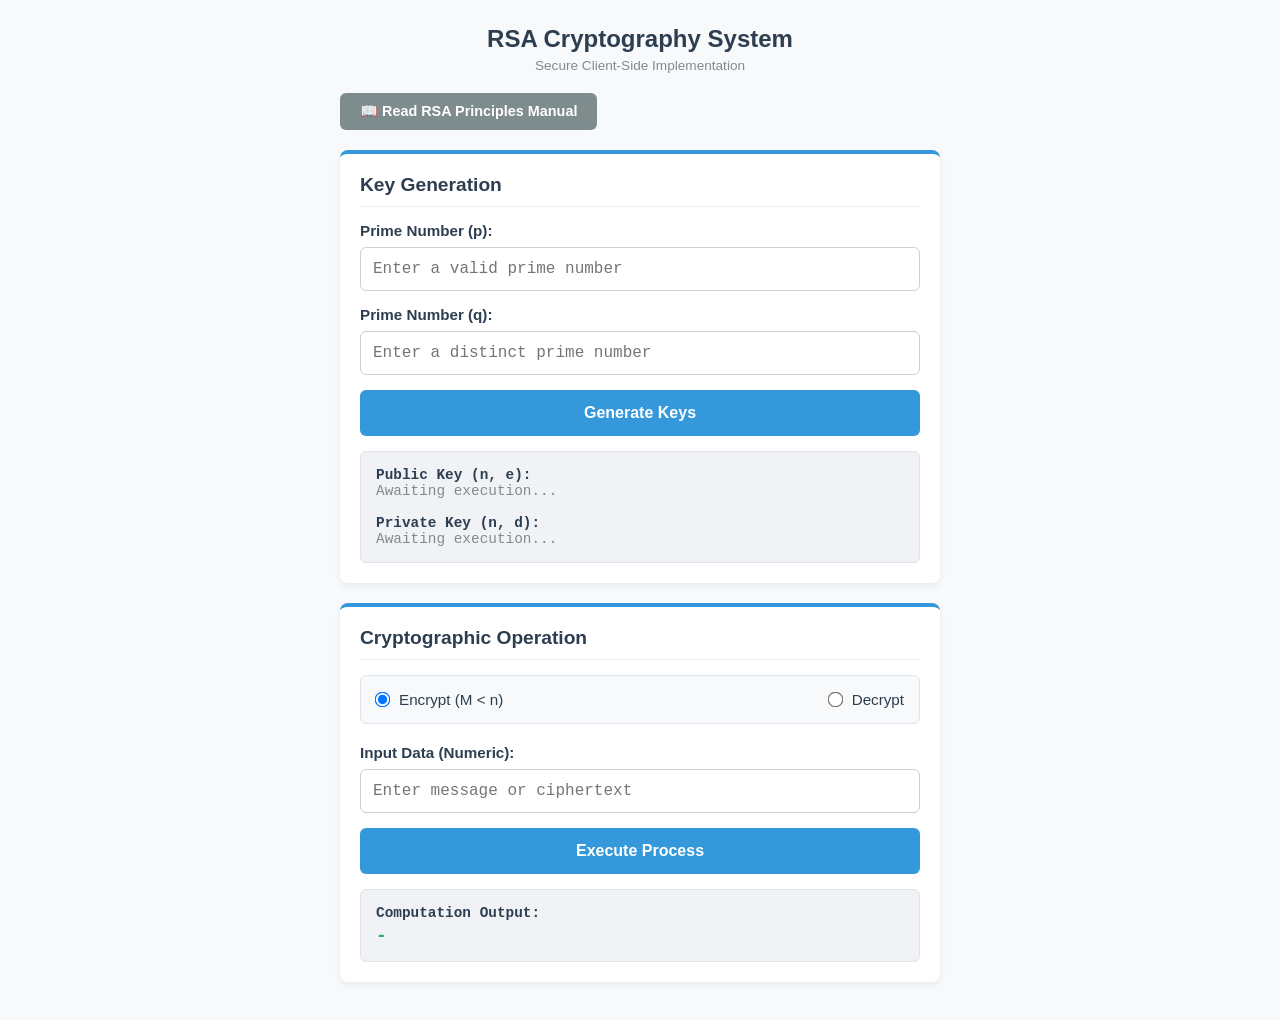
==== commit 4b12b68a: "Update index.html" ====
--- a/index.html
+++ b/index.html
@@ -181,6 +181,7 @@
     <div class="container">
         <h1>RSA Cryptography System</h1>
         <p class="subtitle">Secure Client-Side Implementation</p>
+        <button onclick="openManual()" style="background-color: #7f8c8d; margin-bottom: 20px; width: auto; padding: 10px 20px; font-size: 0.9rem;">📖 Read RSA Principles Manual</button>
 
         <div class="card">
             <h3>Key Generation</h3>
@@ -231,6 +232,10 @@
         let global_e = null;
         let global_d = null;
 
+        function openManual() {
+            const docLink = 'https://docs.google.com/document/d/1PuFXTfg91CXkKjmKO-oEcp7P8lSUZKKpTSR9DStSeL8/edit?tab=t.0';
+            window.open(docLink, '_blank');
+        }
         /**
          * Mathematical Utility Functions
          */
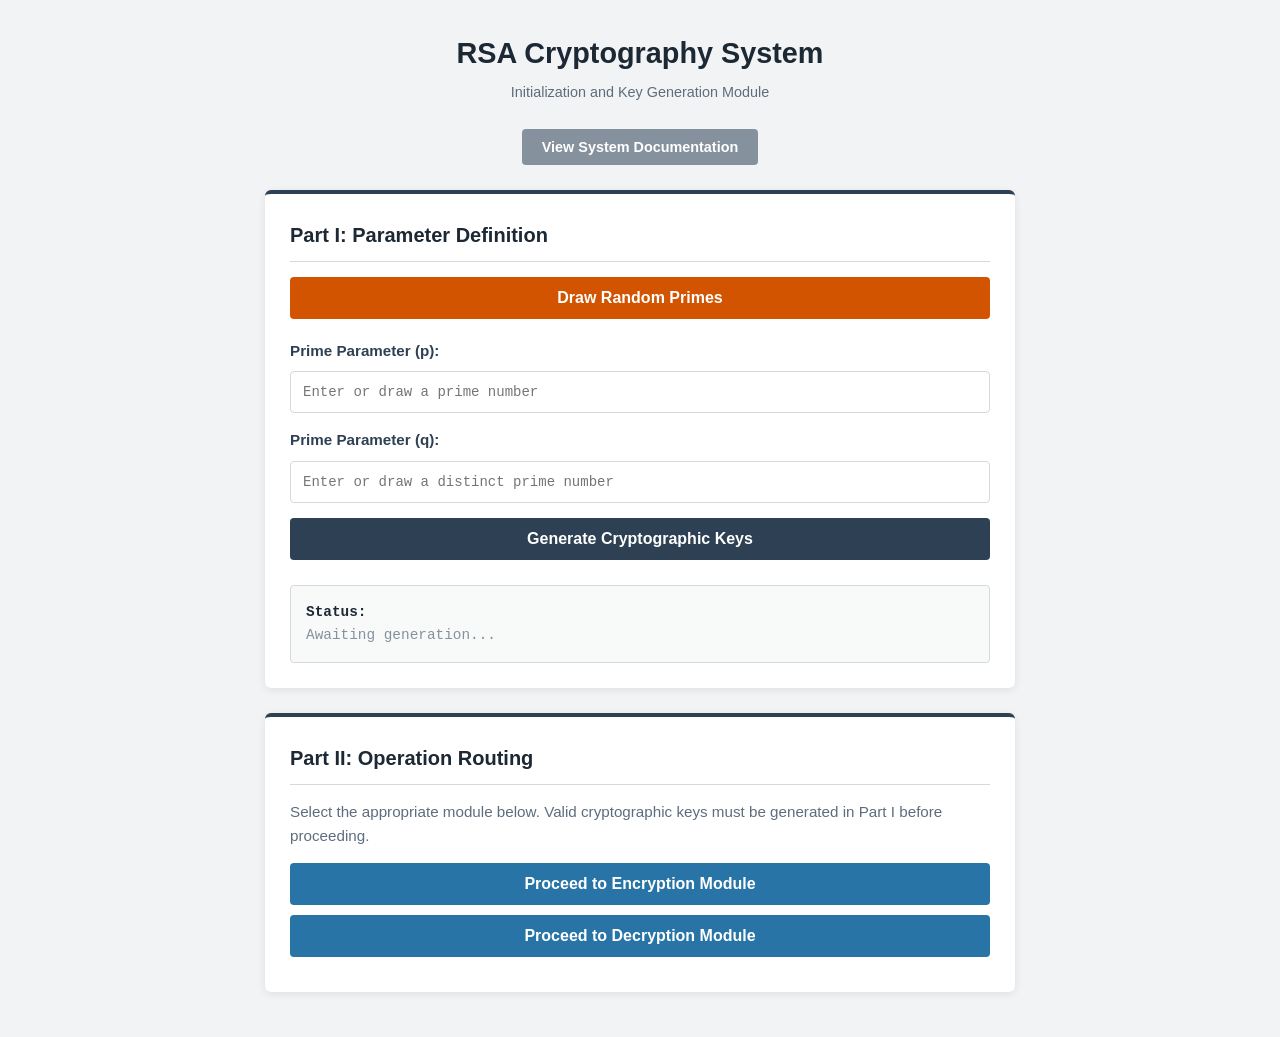
==== commit b67af517: "Add files via upload" ====
--- a/index.html
+++ b/index.html
@@ -2,448 +2,45 @@
 <html lang="en">
 <head>
     <meta charset="UTF-8">
-    <meta name="viewport" content="width=device-width, initial-scale=1.0, maximum-scale=1.0, user-scalable=no">
-    <title>RSA Cryptography System</title>
-    <style>
-        :root {
-            --primary-color: #2c3e50;
-            --accent-color: #3498db;
-            --bg-color: #f8f9fa;
-            --card-bg: #ffffff;
-            --text-color: #333333;
-            --border-radius: 8px;
-        }
-
-        * {
-            box-sizing: border-box;
-            margin: 0;
-            padding: 0;
-        }
-
-        body { 
-            font-family: -apple-system, BlinkMacSystemFont, "Segoe UI", Roboto, Helvetica, Arial, sans-serif;
-            background-color: var(--bg-color); 
-            color: var(--text-color); 
-            padding: 15px; 
-            display: flex;
-            justify-content: center;
-        }
-
-        .container {
-            width: 100%;
-            max-width: 600px;
-        }
-
-        h1 { 
-            color: var(--primary-color); 
-            text-align: center; 
-            font-size: 1.5rem;
-            margin-bottom: 5px;
-            margin-top: 10px;
-        }
-
-        .subtitle {
-            text-align: center; 
-            color: #7f8c8d; 
-            font-size: 0.85rem;
-            margin-bottom: 20px;
-        }
-
-        .card { 
-            background: var(--card-bg); 
-            padding: 20px; 
-            border-radius: var(--border-radius); 
-            margin-bottom: 20px; 
-            box-shadow: 0 4px 6px rgba(0,0,0,0.05); 
-            border-top: 4px solid var(--accent-color); 
-        }
-
-        h3 {
-            margin-bottom: 15px;
-            color: var(--primary-color);
-            font-size: 1.2rem;
-            border-bottom: 1px solid #eee;
-            padding-bottom: 10px;
-        }
-
-        label { 
-            display: block; 
-            font-weight: 600; 
-            margin-bottom: 8px; 
-            color: var(--primary-color); 
-            font-size: 0.95rem;
-        }
-
-        input[type="number"] { 
-            width: 100%;
-            padding: 12px; 
-            border: 1px solid #ccd1d9; 
-            border-radius: 6px; 
-            margin-bottom: 15px; 
-            font-family: monospace; 
-            font-size: 16px; /* Prevents auto-zoom on iOS */
-            transition: border-color 0.3s;
-        }
-
-        input[type="number"]:focus {
-            outline: none;
-            border-color: var(--accent-color);
-        }
-
-        button { 
-            background-color: var(--accent-color); 
-            color: white; 
-            border: none; 
-            padding: 14px; 
-            border-radius: 6px; 
-            cursor: pointer; 
-            font-weight: bold; 
-            width: 100%; 
-            font-size: 1rem; 
-            transition: background-color 0.2s, transform 0.1s; 
-        }
-
-        button:hover { 
-            background-color: #2980b9; 
-        }
-        
-        button:active {
-            transform: scale(0.98);
-        }
-
-        .result-box { 
-            background: #f1f2f6; 
-            padding: 15px; 
-            border-radius: 6px; 
-            margin-top: 15px; 
-            font-family: monospace; 
-            font-size: 0.9rem; 
-            color: var(--primary-color); 
-            word-break: break-all; 
-            border: 1px solid #dfe4ea; 
-        }
-
-        .error-msg { 
-            color: #e74c3c; 
-            font-weight: bold; 
-            margin-top: 10px; 
-            display: none; 
-            font-size: 0.9rem; 
-            background: #fadbd8;
-            padding: 10px;
-            border-radius: 6px;
-        }
-
-        .radio-group { 
-            display: flex;
-            flex-direction: column;
-            gap: 12px;
-            margin-bottom: 20px; 
-            padding: 15px; 
-            background: #f8f9fa; 
-            border-radius: 6px; 
-            border: 1px solid #e0e6ed; 
-        }
-
-        .radio-option {
-            display: flex;
-            align-items: center;
-        }
-
-        .radio-option input[type="radio"] {
-            margin-right: 10px;
-            transform: scale(1.2);
-        }
-
-        .radio-option label {
-            margin-bottom: 0;
-            font-weight: normal;
-        }
-
-        .highlight-result { 
-            font-size: 1.1rem; 
-            font-weight: bold; 
-            color: #27ae60; 
-            display: block;
-            margin-top: 5px;
-        }
-
-        @media (min-width: 480px) {
-            .radio-group {
-                flex-direction: row;
-                justify-content: space-between;
-            }
-        }
-    </style>
+    <meta name="viewport" content="width=device-width, initial-scale=1.0">
+    <title>RSA Cryptography System - Initialization</title>
+    <link rel="stylesheet" href="style.css">
+    <script src="script.js" defer></script>
 </head>
 <body>
 
     <div class="container">
         <h1>RSA Cryptography System</h1>
-        <p class="subtitle">Secure Client-Side Implementation</p>
-        <button onclick="openManual()" style="background-color: #7f8c8d; margin-bottom: 20px; width: auto; padding: 10px 20px; font-size: 0.9rem;">📖 Read RSA Principles Manual</button>
+        <p class="subtitle">Initialization and Key Generation Module</p>
+
+        <button class="btn-manual" onclick="openManual()">View System Documentation</button>
 
         <div class="card">
-            <h3>Key Generation</h3>
-            <label for="inputP">Prime Number (p):</label> 
-            <input type="number" id="inputP" placeholder="Enter a valid prime number">
+            <h3>Part I: Parameter Definition</h3>
             
-            <label for="inputQ">Prime Number (q):</label> 
-            <input type="number" id="inputQ" placeholder="Enter a distinct prime number">
+            <button class="btn-draw" onclick="drawRandomPrimes()">Draw Random Primes</button>
             
-            <button onclick="generateKeys()">Generate Keys</button>
+            <label for="inputP">Prime Parameter (p):</label> 
+            <input type="text" id="inputP" placeholder="Enter or draw a prime number">
+            
+            <label for="inputQ">Prime Parameter (q):</label> 
+            <input type="text" id="inputQ" placeholder="Enter or draw a distinct prime number">
+            
+            <button onclick="generateKeys()">Generate Cryptographic Keys</button>
             <div id="keyError" class="error-msg"></div>
             
             <div class="result-box" id="keyResult">
-                <strong>Public Key (n, e):</strong><br><span style="color:#7f8c8d;">Awaiting execution...</span><br><br>
-                <strong>Private Key (n, d):</strong><br><span style="color:#7f8c8d;">Awaiting execution...</span>
+                <strong>Status:</strong><br><span style="color:#85929e;">Awaiting generation...</span>
             </div>
         </div>
 
         <div class="card">
-            <h3>Cryptographic Operation</h3>
-            
-            <div class="radio-group">
-                <div class="radio-option">
-                    <input type="radio" id="modeEnc" name="opMode" value="encrypt" checked>
-                    <label for="modeEnc">Encrypt (M < n)</label>
-                </div>
-                <div class="radio-option">
-                    <input type="radio" id="modeDec" name="opMode" value="decrypt">
-                    <label for="modeDec">Decrypt</label>
-                </div>
-            </div>
-
-            <label for="inputText">Input Data (Numeric):</label> 
-            <input type="number" id="inputText" placeholder="Enter message or ciphertext">
-            
-            <button onclick="executeCrypto()">Execute Process</button>
-            <div id="cryptoError" class="error-msg"></div>
-
-            <div class="result-box">
-                <strong>Computation Output:</strong> 
-                <span id="cryptoResult" class="highlight-result">-</span>
-            </div>
+            <h3>Part II: Operation Routing</h3>
+            <p style="margin-bottom: 15px; color: #5d6d7e; font-size: 0.95rem;">Select the appropriate module below. Valid cryptographic keys must be generated in Part I before proceeding.</p>
+            <button class="btn-nav btn-encrypt" onclick="window.location.href='encryption.html'">Proceed to Encryption Module</button>
+            <button class="btn-nav btn-decrypt" onclick="window.location.href='decryption.html'">Proceed to Decryption Module</button>
         </div>
     </div>
 
-    <script>
-        let global_n = null;
-        let global_e = null;
-        let global_d = null;
-
-        function openManual() {
-            const docLink = 'https://docs.google.com/document/d/1PuFXTfg91CXkKjmKO-oEcp7P8lSUZKKpTSR9DStSeL8/edit?tab=t.0';
-            window.open(docLink, '_blank');
-        }
-        /**
-         * Mathematical Utility Functions
-         */
-        function gcd(a, b) {
-            while (b !== 0n) { 
-                let temp = b; 
-                b = a % b; 
-                a = temp; 
-            }
-            return a;
-        }
-
-        function modInverse(e, phi) {
-            let m0 = phi, y = 0n, x = 1n;
-            if (phi === 1n) return 0n;
-            while (e > 1n) {
-                let q = e / phi;
-                let t = phi;
-                phi = e % phi;
-                e = t;
-                t = y; 
-                y = x - q * y; 
-                x = t;
-            }
-            if (x < 0n) x += m0;
-            return x;
-        }
-
-        function modPow(base, exp, mod) {
-            if (mod === 1n) return 0n;
-            let result = 1n;
-            base = base % mod;
-            while (exp > 0n) {
-                if (exp % 2n === 1n) result = (result * base) % mod;
-                exp = exp / 2n;
-                base = (base * base) % mod;
-            }
-            return result;
-        }
-
-        /**
-         * Generates a random BigInt within a specified range to ensure cryptographic entropy.
-         * Bypasses standard Math.random() floating-point limitations for large integers.
-         */
-        function getRandomBigInt(min, max) {
-            const range = max - min;
-            if (range <= 0n) return min;
-            
-            const rangeStr = range.toString();
-            let randomStr = '';
-            for (let i = 0; i < rangeStr.length; i++) {
-                randomStr += Math.floor(Math.random() * 10).toString();
-            }
-            return (BigInt(randomStr) % range) + min;
-        }
-
-        /**
-         * Miller-Rabin Primality Test
-         */
-        function isProbablePrime(n, k = 5) {
-            if (n <= 1n) return false;
-            if (n <= 3n) return true;
-            if (n % 2n === 0n) return false;
-
-            let d = n - 1n;
-            let r = 0n;
-            while (d % 2n === 0n) {
-                d /= 2n;
-                r++;
-            }
-
-            for (let i = 0; i < k; i++) {
-                let a = BigInt(Math.floor(Math.random() * (Number(n > 100000n ? 100000n : n) - 3))) + 2n;
-                let x = modPow(a, d, n);
-                
-                if (x === 1n || x === n - 1n) continue;
-
-                let composite = true;
-                for (let j = 0n; j < r - 1n; j++) {
-                    x = modPow(x, 2n, n);
-                    if (x === n - 1n) {
-                        composite = false;
-                        break;
-                    }
-                }
-                if (composite) return false;
-            }
-            return true;
-        }
-
-        function displayError(elementId, message) {
-            const el = document.getElementById(elementId);
-            el.innerText = message;
-            el.style.display = 'block';
-        }
-
-        function hideError(elementId) {
-            document.getElementById(elementId).style.display = 'none';
-        }
-
-        /**
-         * Core Operations
-         */
-        function generateKeys() {
-            hideError('keyError');
-            try {
-                const pInput = document.getElementById('inputP').value;
-                const qInput = document.getElementById('inputQ').value;
-
-                if (!pInput || !qInput) {
-                    throw new Error("Both prime parameters (p and q) are required.");
-                }
-
-                const p = BigInt(pInput);
-                const q = BigInt(qInput);
-                
-                if (p === q) {
-                    throw new Error("Parameters p and q must be distinct primes.");
-                }
-                
-                if (!isProbablePrime(p)) {
-                    throw new Error(`Validation failed: The value ${p} is not a valid prime.`);
-                }
-                if (!isProbablePrime(q)) {
-                    throw new Error(`Validation failed: The value ${q} is not a valid prime.`);
-                }
-
-                global_n = p * q;
-                const phi = (p - 1n) * (q - 1n);
-
-                // Ensure random exponent generation instead of sequential starting from 3
-                const minE = 3n;
-                const maxE = phi - 1n;
-                
-                global_e = getRandomBigInt(minE, maxE);
-                
-                // Ensure global_e is odd to increase the chance of being coprime with phi
-                if (global_e % 2n === 0n) {
-                    global_e += 1n;
-                }
-
-                while (gcd(global_e, phi) !== 1n) {
-                    global_e += 2n;
-                    if (global_e >= maxE) {
-                        global_e = 3n; // Fallback loop constraint
-                    }
-                }
-
-                global_d = modInverse(global_e, phi);
-
-                const resBox = document.getElementById('keyResult');
-                resBox.innerHTML = `<strong>Public Key (n, e):</strong><br>(${global_n}, ${global_e})<br><br><strong>Private Key (n, d):</strong><br>(${global_n}, ${global_d})`;
-                
-                hideError('cryptoError');
-            } catch (err) {
-                displayError('keyError', "Initialization Error: " + err.message);
-                global_n = null; 
-                document.getElementById('keyResult').innerHTML = "<strong>Public Key (n, e):</strong><br><span style='color:#e74c3c;'>Generation Failed</span><br><br><strong>Private Key (n, d):</strong><br><span style='color:#e74c3c;'>Generation Failed</span>";
-            }
-        }
-
-        function executeCrypto() {
-            hideError('cryptoError');
-            
-            if (!global_n) {
-                displayError('cryptoError', "System Fault: Cryptographic keys must be generated prior to operation.");
-                return;
-            }
-            
-            const textVal = document.getElementById('inputText').value;
-            if (!textVal) {
-                displayError('cryptoError', "Input Fault: Target data field is empty.");
-                return;
-            }
-
-            const msg = BigInt(textVal);
-            const mode = document.querySelector('input[name="opMode"]:checked').value;
-            const resSpan = document.getElementById('cryptoResult');
-
-            try {
-                let result;
-                if (mode === 'encrypt') {
-                    if (msg >= global_n) {
-                        throw new Error(`Data Bound Error: Message M (${msg}) must be strictly less than modulus n (${global_n}).`);
-                    }
-                    if (msg < 0n) {
-                        throw new Error("Data Bound Error: Negative integers are not supported.");
-                    }
-
-                    result = modPow(msg, global_e, global_n);
-                    resSpan.innerText = `${result} (Ciphertext)`;
-                    
-                    // Auto-toggle to decrypt for workflow convenience
-                    document.getElementById('modeDec').checked = true; 
-                } else {
-                    result = modPow(msg, global_d, global_n);
-                    resSpan.innerText = `${result} (Plaintext)`;
-                    
-                    // Auto-toggle to encrypt for workflow convenience
-                    document.getElementById('modeEnc').checked = true; 
-                }
-                
-                document.getElementById('inputText').value = result.toString();
-            } catch (err) {
-                displayError('cryptoError', "Execution Halted: " + err.message);
-                resSpan.innerText = "Error";
-            }
-        }
-    </script>
 </body>
-</html>
+</html>
--- a/style.css
+++ b/style.css
@@ -0,0 +1,170 @@
+:root {
+    --primary-color: #1c2833;
+    --secondary-color: #2e4053;
+    --accent-color: #2874a6;
+    --bg-color: #f2f3f4;
+    --card-bg: #ffffff;
+    --text-color: #212f3d;
+    --border-radius: 6px;
+    --border-color: #d5d8dc;
+}
+
+* {
+    box-sizing: border-box;
+    margin: 0;
+    padding: 0;
+}
+
+body { 
+    font-family: "Helvetica Neue", Helvetica, Arial, sans-serif;
+    background-color: var(--bg-color); 
+    color: var(--text-color); 
+    padding: 20px; 
+    display: flex;
+    justify-content: center;
+    line-height: 1.6;
+}
+
+.container {
+    width: 100%;
+    max-width: 750px;
+}
+
+h1 { 
+    color: var(--primary-color); 
+    text-align: center; 
+    font-size: 1.8rem;
+    margin-bottom: 5px;
+    margin-top: 10px;
+}
+
+.subtitle {
+    text-align: center; 
+    color: #5d6d7e; 
+    font-size: 0.9rem;
+    margin-bottom: 25px;
+}
+
+.card { 
+    background: var(--card-bg); 
+    padding: 25px; 
+    border-radius: var(--border-radius); 
+    margin-bottom: 25px; 
+    box-shadow: 0 2px 8px rgba(0,0,0,0.08); 
+    border-top: 4px solid var(--secondary-color); 
+}
+
+.card.encryption { border-top-color: #b03a2e; }
+.card.decryption { border-top-color: #1e8449; }
+
+h3 {
+    margin-bottom: 15px;
+    color: var(--primary-color);
+    font-size: 1.25rem;
+    border-bottom: 1px solid var(--border-color);
+    padding-bottom: 10px;
+}
+
+label { 
+    display: block; 
+    font-weight: 600; 
+    margin-bottom: 8px; 
+    color: var(--secondary-color); 
+    font-size: 0.95rem;
+}
+
+input[type="text"] { 
+    width: 100%;
+    padding: 12px; 
+    border: 1px solid var(--border-color); 
+    border-radius: 4px; 
+    margin-bottom: 15px; 
+    font-family: "Courier New", Courier, monospace; 
+    font-size: 14px;
+    transition: border-color 0.3s;
+}
+
+input[type="text"]:focus {
+    outline: none;
+    border-color: var(--accent-color);
+}
+
+button { 
+    background-color: var(--secondary-color); 
+    color: white; 
+    border: none; 
+    padding: 12px 20px; 
+    border-radius: 4px; 
+    cursor: pointer; 
+    font-weight: bold; 
+    width: 100%; 
+    font-size: 1rem; 
+    transition: background-color 0.2s; 
+    margin-bottom: 10px;
+}
+
+button:hover { background-color: var(--primary-color); }
+
+.btn-draw { background-color: #d35400; margin-bottom: 20px; }
+.btn-draw:hover { background-color: #a04000; }
+
+.btn-encrypt { background-color: #b03a2e; }
+.btn-encrypt:hover { background-color: #7b241c; }
+
+.btn-decrypt { background-color: #1e8449; }
+.btn-decrypt:hover { background-color: #145a32; }
+
+.btn-nav { background-color: #2874a6; }
+.btn-nav:hover { background-color: #1a5276; }
+
+.btn-manual {
+    background-color: #85929e;
+    width: auto;
+    display: block;
+    margin: 0 auto 25px auto;
+    font-size: 0.9rem;
+    padding: 10px 20px;
+}
+.btn-manual:hover { background-color: #5d6d7e; }
+
+.back-link {
+    display: inline-block;
+    margin-bottom: 15px;
+    color: var(--accent-color);
+    text-decoration: none;
+    font-weight: bold;
+}
+.back-link:hover { text-decoration: underline; }
+
+.result-box { 
+    background: #f8f9f9; 
+    padding: 15px; 
+    border-radius: 4px; 
+    margin-top: 15px; 
+    font-family: "Courier New", Courier, monospace; 
+    font-size: 0.9rem; 
+    color: var(--primary-color); 
+    word-break: break-all; 
+    border: 1px solid var(--border-color); 
+    max-height: 200px;
+    overflow-y: auto;
+}
+
+.error-msg { 
+    color: #c0392b; 
+    font-weight: bold; 
+    margin-top: 10px; 
+    display: none; 
+    font-size: 0.9rem; 
+    background: #fdedec;
+    padding: 10px;
+    border-radius: 4px;
+    border: 1px solid #f5b7b1;
+}
+
+.highlight-result { 
+    font-size: 1.05rem; 
+    font-weight: bold; 
+    display: block;
+    margin-top: 5px;
+}
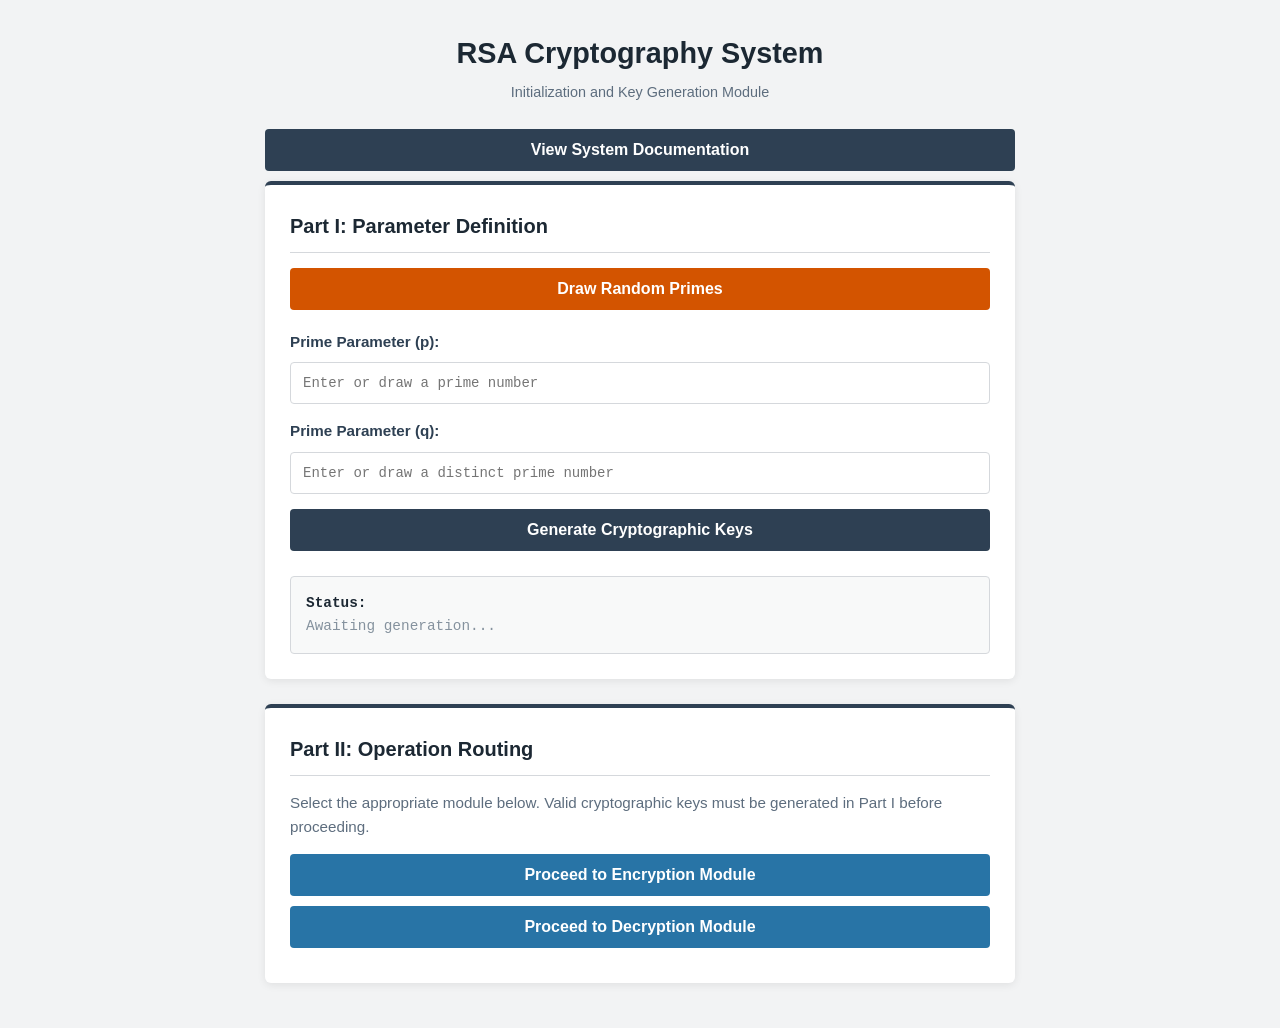
==== commit c42eba4f: "Update index.html" ====
--- a/index.html
+++ b/index.html
@@ -13,7 +13,7 @@
         <h1>RSA Cryptography System</h1>
         <p class="subtitle">Initialization and Key Generation Module</p>
 
-        <button class="btn-manual" onclick="openManual()">View System Documentation</button>
+        <button onclick="window.open('你的文件路径/document.pdf', '_blank')">View System Documentation</button>
 
         <div class="card">
             <h3>Part I: Parameter Definition</h3>
@@ -43,4 +43,4 @@
     </div>
 
 </body>
-</html>+</html>
